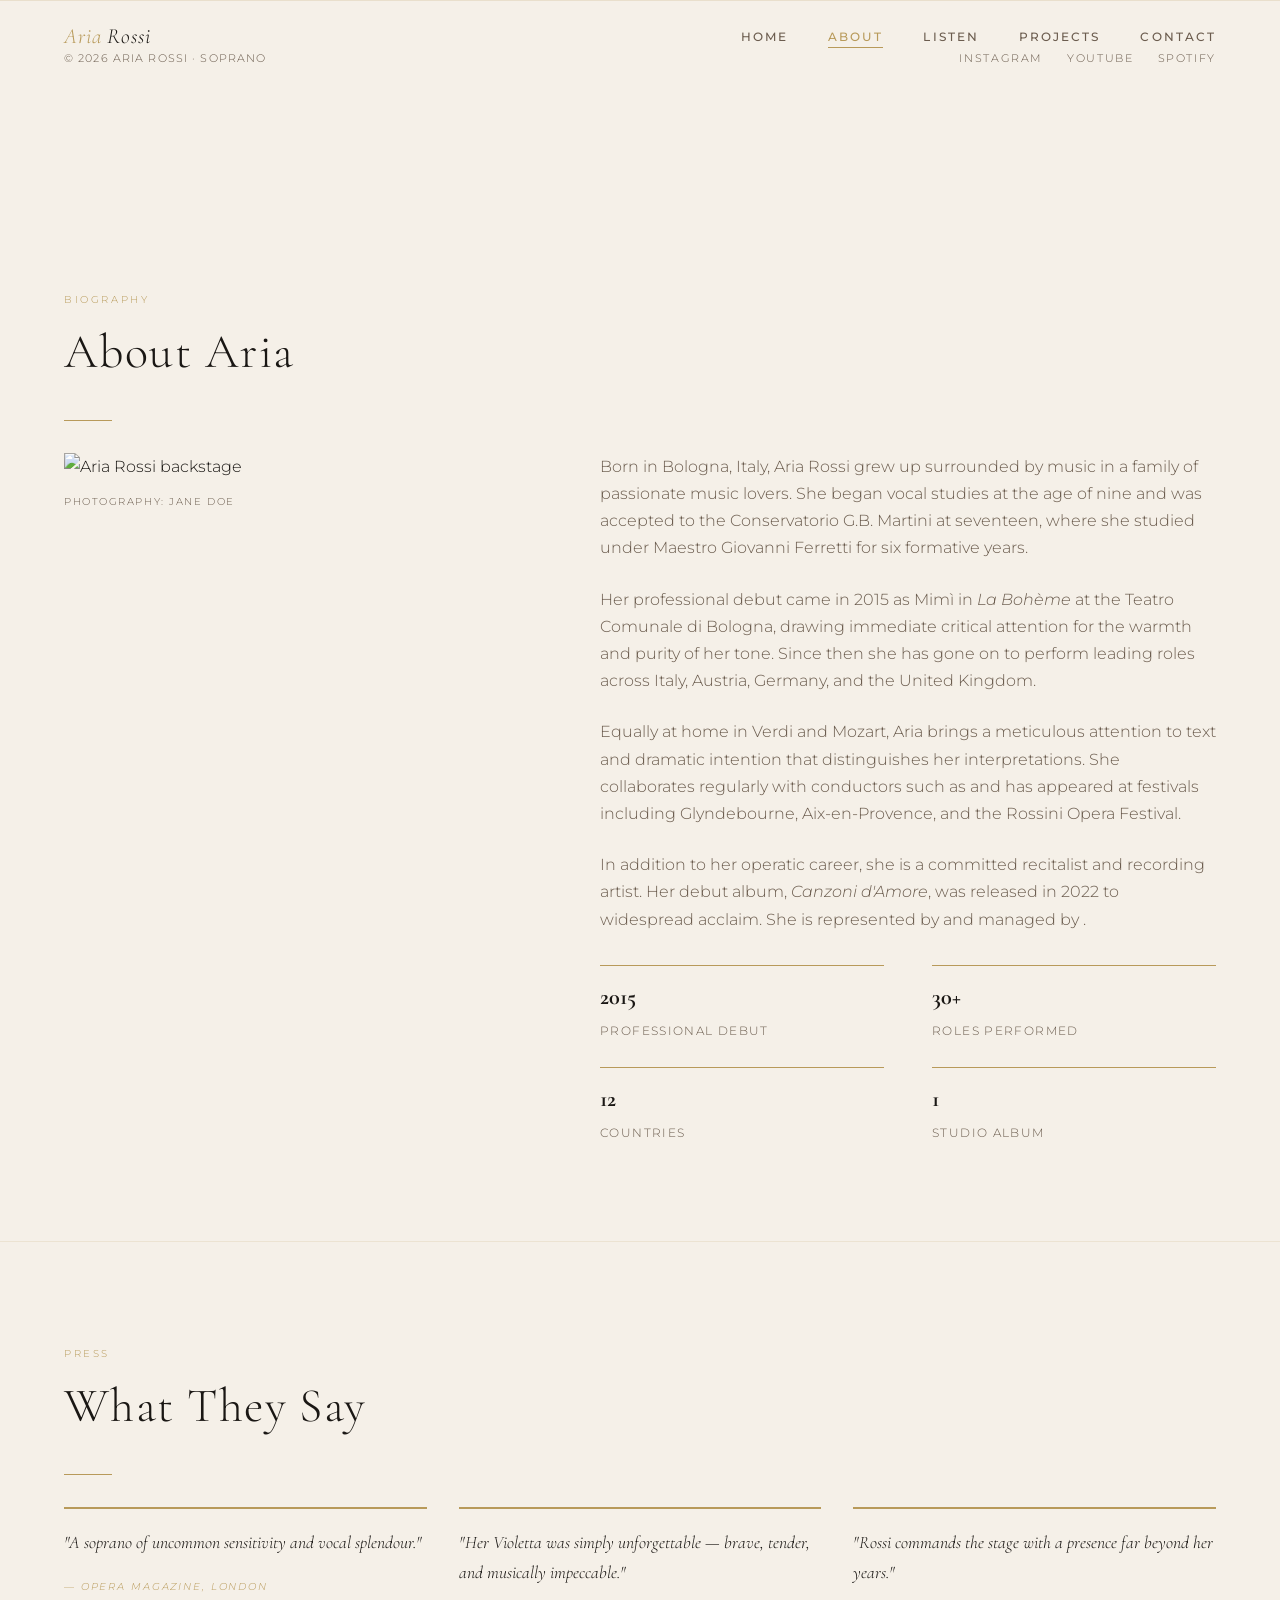
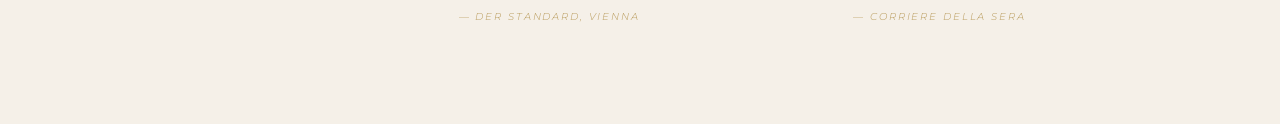
==== about/index.html @ 3610bc65 "Add files via upload" ====
<!DOCTYPE html>
<html lang="en">
<head>
  <meta charset="UTF-8" />
  <meta name="viewport" content="width=device-width, initial-scale=1.0" />
  <title>About · Aria Rossi</title>
  <meta name="description" content="The story, training, and journey of soprano Aria Rossi." />
  <link rel="stylesheet" href="/css/style.css" />
</head>
<body>

  <script src="/js/layout.js"></script>

  <main class="page-content">
    <section>
      <span class="section-label">Biography</span>
      <h2 class="section-title">About Aria</h2>
      <div class="divider"></div>

      <div class="about-grid">

        <!-- LEFT: sticky photo -->
        <figure class="about-photo">
          <!--
            EDIT: Replace with a portrait photo (different from hero if possible).
            Recommended: ~600×900 px
          -->
          <img src="/images/about.jpg" alt="Aria Rossi backstage" />
          <figcaption>Photography: <!-- EDIT --> Jane Doe</figcaption>
        </figure>

        <!-- RIGHT: bio text + facts -->
        <div class="about-body">
          <!--
            EDIT: Replace placeholder paragraphs with her real biography.
            Aim for 3–5 paragraphs. Keep the <p> tags.
          -->
          <p>
            Born in Bologna, Italy, Aria Rossi grew up surrounded by music in a family of passionate music lovers. She began vocal studies at the age of nine and was accepted to the Conservatorio G.B. Martini at seventeen, where she studied under Maestro Giovanni Ferretti for six formative years.
          </p>
          <p>
            Her professional debut came in 2015 as Mimì in <em>La Bohème</em> at the Teatro Comunale di Bologna, drawing immediate critical attention for the warmth and purity of her tone. Since then she has gone on to perform leading roles across Italy, Austria, Germany, and the United Kingdom.
          </p>
          <p>
            Equally at home in Verdi and Mozart, Aria brings a meticulous attention to text and dramatic intention that distinguishes her interpretations. She collaborates regularly with conductors such as <!-- EDIT: conductor names --> and has appeared at festivals including Glyndebourne, Aix-en-Provence, and the Rossini Opera Festival.
          </p>
          <p>
            In addition to her operatic career, she is a committed recitalist and recording artist. Her debut album, <em>Canzoni d'Amore</em>, was released in 2022 to widespread acclaim. She is represented by <!-- EDIT: agency name --> and managed by <!-- EDIT: manager name -->.
          </p>

          <!-- EDIT: fill in real stats -->
          <ul class="facts-list">
            <li>
              <strong>2015</strong>
              <span>Professional Debut</span>
            </li>
            <li>
              <strong>30+</strong>
              <span>Roles Performed</span>
            </li>
            <li>
              <strong>12</strong>
              <span>Countries</span>
            </li>
            <li>
              <strong>1</strong>
              <span>Studio Album</span>
            </li>
          </ul>
        </div>

      </div>
    </section>

    <!-- ── PRESS ── -->
    <section style="border-top:1px solid rgba(184,154,90,.15);">
      <span class="section-label">Press</span>
      <h2 class="section-title">What They Say</h2>
      <div class="divider"></div>

      <div style="display:grid; grid-template-columns: repeat(auto-fill, minmax(280px, 1fr)); gap:2rem;">

        <!-- EDIT: Add / remove quote blocks as needed -->
        <blockquote style="border-top:2px solid var(--gold); padding-top:1.2rem;">
          <p style="font-family:'Cormorant Garamond',serif; font-size:1.1rem; font-style:italic; margin-bottom:.8rem; color:var(--ink);">
            "A soprano of uncommon sensitivity and vocal splendour."
          </p>
          <cite style="font-size:.65rem; letter-spacing:.18em; text-transform:uppercase; color:var(--gold);">
            — Opera Magazine, London
          </cite>
        </blockquote>

        <blockquote style="border-top:2px solid var(--gold); padding-top:1.2rem;">
          <p style="font-family:'Cormorant Garamond',serif; font-size:1.1rem; font-style:italic; margin-bottom:.8rem; color:var(--ink);">
            "Her Violetta was simply unforgettable — brave, tender, and musically impeccable."
          </p>
          <cite style="font-size:.65rem; letter-spacing:.18em; text-transform:uppercase; color:var(--gold);">
            — Der Standard, Vienna
          </cite>
        </blockquote>

        <blockquote style="border-top:2px solid var(--gold); padding-top:1.2rem;">
          <p style="font-family:'Cormorant Garamond',serif; font-size:1.1rem; font-style:italic; margin-bottom:.8rem; color:var(--ink);">
            "Rossi commands the stage with a presence far beyond her years."
          </p>
          <cite style="font-size:.65rem; letter-spacing:.18em; text-transform:uppercase; color:var(--gold);">
            — Corriere della Sera
          </cite>
        </blockquote>

      </div>
    </section>

  </main>

  <script src="/js/main.js"></script>
</body>
</html>
---- css/style.css ----
/* ============================================
   OPERA SINGER SITE — GLOBAL STYLES
   ============================================ */

@import url('https://fonts.googleapis.com/css2?family=Cormorant+Garamond:ital,wght@0,300;0,400;0,600;1,300;1,400&family=Montserrat:wght@300;400;500&display=swap');

:root {
  --cream:    #f5f0e8;
  --ink:      #1a1714;
  --gold:     #b89a5a;
  --gold-lt:  #d4b87a;
  --warm-mid: #6b5c4e;
  --nav-h:    72px;
}

*, *::before, *::after { box-sizing: border-box; margin: 0; padding: 0; }

html { scroll-behavior: smooth; font-size: 16px; }

body {
  background: var(--cream);
  color: var(--ink);
  font-family: 'Montserrat', sans-serif;
  font-weight: 300;
  line-height: 1.7;
  min-height: 100vh;
}

/* ── TYPOGRAPHY ─────────────────────────────── */
h1, h2, h3, h4 {
  font-family: 'Cormorant Garamond', serif;
  font-weight: 300;
  line-height: 1.15;
}

h1 { font-size: clamp(2.8rem, 7vw, 5.5rem); letter-spacing: .02em; }
h2 { font-size: clamp(2rem, 4vw, 3rem); letter-spacing: .03em; }
h3 { font-size: 1.5rem; }

p { max-width: 65ch; }

a { color: inherit; text-decoration: none; }

/* ── NAVBAR ──────────────────────────────────── */
#navbar {
  position: fixed;
  top: 0; left: 0; right: 0;
  height: var(--nav-h);
  display: flex;
  align-items: center;
  justify-content: space-between;
  padding: 0 5vw;
  z-index: 100;
  transition: background .35s, box-shadow .35s;
}

#navbar.scrolled {
  background: rgba(245, 240, 232, 0.96);
  backdrop-filter: blur(8px);
  box-shadow: 0 1px 0 rgba(184,154,90,.25);
}

.nav-logo {
  font-family: 'Cormorant Garamond', serif;
  font-size: 1.35rem;
  font-style: italic;
  color: var(--ink);
  letter-spacing: .04em;
}

.nav-logo span { color: var(--gold); }

nav ul {
  display: flex;
  gap: 2.5rem;
  list-style: none;
}

nav ul li a {
  font-size: .72rem;
  font-weight: 500;
  letter-spacing: .18em;
  text-transform: uppercase;
  color: var(--warm-mid);
  padding-bottom: 3px;
  border-bottom: 1px solid transparent;
  transition: color .2s, border-color .2s;
}

nav ul li a:hover,
nav ul li a.active {
  color: var(--gold);
  border-color: var(--gold);
}

/* ── HAMBURGER (mobile) ─────────────────────── */
.hamburger {
  display: none;
  flex-direction: column;
  gap: 5px;
  cursor: pointer;
  background: none;
  border: none;
  padding: 4px;
}

.hamburger span {
  display: block;
  width: 24px;
  height: 1px;
  background: var(--ink);
  transition: transform .3s, opacity .3s;
}

.hamburger.open span:nth-child(1) { transform: translateY(6px) rotate(45deg); }
.hamburger.open span:nth-child(2) { opacity: 0; }
.hamburger.open span:nth-child(3) { transform: translateY(-6px) rotate(-45deg); }

/* ── PAGE WRAPPER ────────────────────────────── */
.page-content {
  padding-top: var(--nav-h);
  opacity: 0;
  transform: translateY(18px);
  animation: fadeUp .7s ease forwards .1s;
}

@keyframes fadeUp {
  to { opacity: 1; transform: translateY(0); }
}

/* ── HERO (home) ─────────────────────────────── */
.hero {
  min-height: calc(100vh - var(--nav-h));
  display: grid;
  grid-template-columns: 1fr 1fr;
  align-items: center;
  gap: 4rem;
  padding: 6rem 5vw 4rem;
}

.hero-text { max-width: 560px; }

.hero-eyebrow {
  display: inline-block;
  font-size: .68rem;
  letter-spacing: .22em;
  text-transform: uppercase;
  color: var(--gold);
  margin-bottom: 1.4rem;
}

.hero h1 { color: var(--ink); margin-bottom: 1.2rem; }
.hero h1 em { font-style: italic; color: var(--gold); }

.hero-sub {
  font-size: 1rem;
  color: var(--warm-mid);
  margin-bottom: 2.5rem;
}

.btn {
  display: inline-block;
  padding: .75rem 2.2rem;
  border: 1px solid var(--gold);
  color: var(--gold);
  font-size: .72rem;
  letter-spacing: .18em;
  text-transform: uppercase;
  transition: background .25s, color .25s;
}

.btn:hover { background: var(--gold); color: var(--cream); }
.btn-fill { background: var(--gold); color: var(--cream); }
.btn-fill:hover { background: var(--gold-lt); border-color: var(--gold-lt); }

.hero-image-wrap {
  position: relative;
  display: flex;
  justify-content: center;
}

.hero-image-wrap img {
  width: 100%;
  max-width: 420px;
  aspect-ratio: 3/4;
  object-fit: cover;
  display: block;
  filter: sepia(.08) contrast(1.04);
}

.hero-image-wrap::before {
  content: '';
  position: absolute;
  inset: -18px -18px auto auto;
  width: 160px; height: 160px;
  border-top: 1px solid var(--gold);
  border-right: 1px solid var(--gold);
  z-index: -1;
}

.hero-image-wrap::after {
  content: '';
  position: absolute;
  inset: auto auto -18px -18px;
  width: 160px; height: 160px;
  border-bottom: 1px solid var(--gold);
  border-left: 1px solid var(--gold);
  z-index: -1;
}

/* ── SECTION BASE ────────────────────────────── */
section {
  padding: 6rem 5vw;
}

.section-label {
  display: inline-block;
  font-size: .65rem;
  letter-spacing: .25em;
  text-transform: uppercase;
  color: var(--gold);
  margin-bottom: 1rem;
}

.section-title { margin-bottom: 2.5rem; }

/* ── DIVIDER ─────────────────────────────────── */
.divider {
  width: 48px;
  height: 1px;
  background: var(--gold);
  margin: 1.5rem 0 2rem;
}

/* ── ABOUT PAGE ──────────────────────────────── */
.about-grid {
  display: grid;
  grid-template-columns: 1fr 1.4fr;
  gap: 6rem;
  align-items: start;
}

.about-photo {
  position: sticky;
  top: calc(var(--nav-h) + 2rem);
}

.about-photo img {
  width: 100%;
  aspect-ratio: 2/3;
  object-fit: cover;
  filter: sepia(.08);
}

.about-photo figcaption {
  font-size: .65rem;
  letter-spacing: .15em;
  text-transform: uppercase;
  color: var(--warm-mid);
  margin-top: .8rem;
}

.about-body p { color: var(--warm-mid); margin-bottom: 1.5rem; }

.facts-list {
  list-style: none;
  margin-top: 2rem;
  display: grid;
  grid-template-columns: 1fr 1fr;
  gap: 1.5rem 3rem;
}

.facts-list li { border-top: 1px solid var(--gold); padding-top: .75rem; }
.facts-list li strong {
  display: block;
  font-family: 'Cormorant Garamond', serif;
  font-size: 1.4rem;
  color: var(--ink);
}
.facts-list li span { font-size: .72rem; letter-spacing: .12em; text-transform: uppercase; color: var(--warm-mid); }

/* ── LISTEN PAGE ─────────────────────────────── */
.listen-intro { max-width: 55ch; color: var(--warm-mid); margin-bottom: 3.5rem; }

.tracks-list { list-style: none; display: flex; flex-direction: column; gap: 1px; }

.track-item {
  display: grid;
  grid-template-columns: 2rem 1fr auto;
  align-items: center;
  gap: 1.5rem;
  padding: 1.4rem 1.5rem;
  background: rgba(184,154,90,.05);
  border-left: 2px solid transparent;
  transition: border-color .2s, background .2s;
  cursor: default;
}

.track-item:hover { border-color: var(--gold); background: rgba(184,154,90,.1); }

.track-num { font-size: .72rem; letter-spacing: .1em; color: var(--warm-mid); }

.track-info strong { display: block; font-family: 'Cormorant Garamond', serif; font-size: 1.15rem; }
.track-info span { font-size: .72rem; letter-spacing: .1em; text-transform: uppercase; color: var(--warm-mid); }

.track-link {
  font-size: .68rem;
  letter-spacing: .15em;
  text-transform: uppercase;
  color: var(--gold);
  border-bottom: 1px solid transparent;
  transition: border-color .2s;
}

.track-link:hover { border-color: var(--gold); }

/* ── PROJECTS PAGE ───────────────────────────── */
.projects-grid {
  display: grid;
  grid-template-columns: repeat(auto-fill, minmax(300px, 1fr));
  gap: 3rem 2rem;
  margin-top: 1rem;
}

.project-card { display: flex; flex-direction: column; }

.project-card img {
  width: 100%;
  aspect-ratio: 4/3;
  object-fit: cover;
  filter: sepia(.08) contrast(1.02);
  transition: filter .3s;
}

.project-card:hover img { filter: sepia(.0) contrast(1.06); }

.project-card-body { padding: 1.4rem 0 0; flex: 1; }
.project-card-body .tag {
  font-size: .62rem;
  letter-spacing: .2em;
  text-transform: uppercase;
  color: var(--gold);
  display: block;
  margin-bottom: .5rem;
}
.project-card-body h3 { font-size: 1.35rem; margin-bottom: .6rem; }
.project-card-body p { font-size: .88rem; color: var(--warm-mid); }

/* ── CONTACT PAGE ────────────────────────────── */
.contact-wrapper {
  display: grid;
  grid-template-columns: 1fr 1.2fr;
  gap: 6rem;
  align-items: start;
}

.contact-info p { color: var(--warm-mid); margin-bottom: 2rem; max-width: 38ch; }

.contact-detail {
  list-style: none;
  display: flex;
  flex-direction: column;
  gap: 1.2rem;
}

.contact-detail li { display: flex; flex-direction: column; gap: .15rem; }
.contact-detail li .label { font-size: .62rem; letter-spacing: .2em; text-transform: uppercase; color: var(--gold); }
.contact-detail li a, .contact-detail li span { font-size: .9rem; color: var(--ink); }
.contact-detail li a:hover { color: var(--gold); }

.contact-form { display: flex; flex-direction: column; gap: 1.4rem; }

.form-group { display: flex; flex-direction: column; gap: .4rem; }
.form-group label { font-size: .65rem; letter-spacing: .2em; text-transform: uppercase; color: var(--warm-mid); }
.form-group input,
.form-group textarea {
  background: transparent;
  border: none;
  border-bottom: 1px solid rgba(184,154,90,.4);
  padding: .6rem 0;
  font-family: 'Montserrat', sans-serif;
  font-size: .9rem;
  color: var(--ink);
  outline: none;
  transition: border-color .2s;
  resize: none;
}
.form-group input:focus,
.form-group textarea:focus { border-color: var(--gold); }
.form-group textarea { min-height: 120px; }

/* ── FOOTER ──────────────────────────────────── */
footer {
  padding: 3rem 5vw;
  border-top: 1px solid rgba(184,154,90,.2);
  display: flex;
  align-items: center;
  justify-content: space-between;
  gap: 1rem;
  flex-wrap: wrap;
}

footer p { font-size: .7rem; letter-spacing: .1em; text-transform: uppercase; color: var(--warm-mid); }

.social-links { display: flex; gap: 1.5rem; }
.social-links a {
  font-size: .68rem;
  letter-spacing: .15em;
  text-transform: uppercase;
  color: var(--warm-mid);
  transition: color .2s;
}
.social-links a:hover { color: var(--gold); }

/* ── MOBILE ──────────────────────────────────── */
@media (max-width: 768px) {
  .hamburger { display: flex; }

  nav ul {
    position: fixed;
    top: var(--nav-h); left: 0; right: 0;
    background: var(--cream);
    flex-direction: column;
    align-items: center;
    gap: 2rem;
    padding: 2.5rem 0;
    transform: translateY(-110%);
    transition: transform .35s ease;
    box-shadow: 0 8px 24px rgba(0,0,0,.06);
  }

  nav ul.open { transform: translateY(0); }

  .hero { grid-template-columns: 1fr; text-align: center; }
  .hero-text { max-width: 100%; }
  .hero-image-wrap { order: -1; }
  .hero-image-wrap img { max-width: 280px; }

  .about-grid, .contact-wrapper { grid-template-columns: 1fr; gap: 3rem; }
  .about-photo { position: static; }
  .facts-list { grid-template-columns: 1fr; }
}
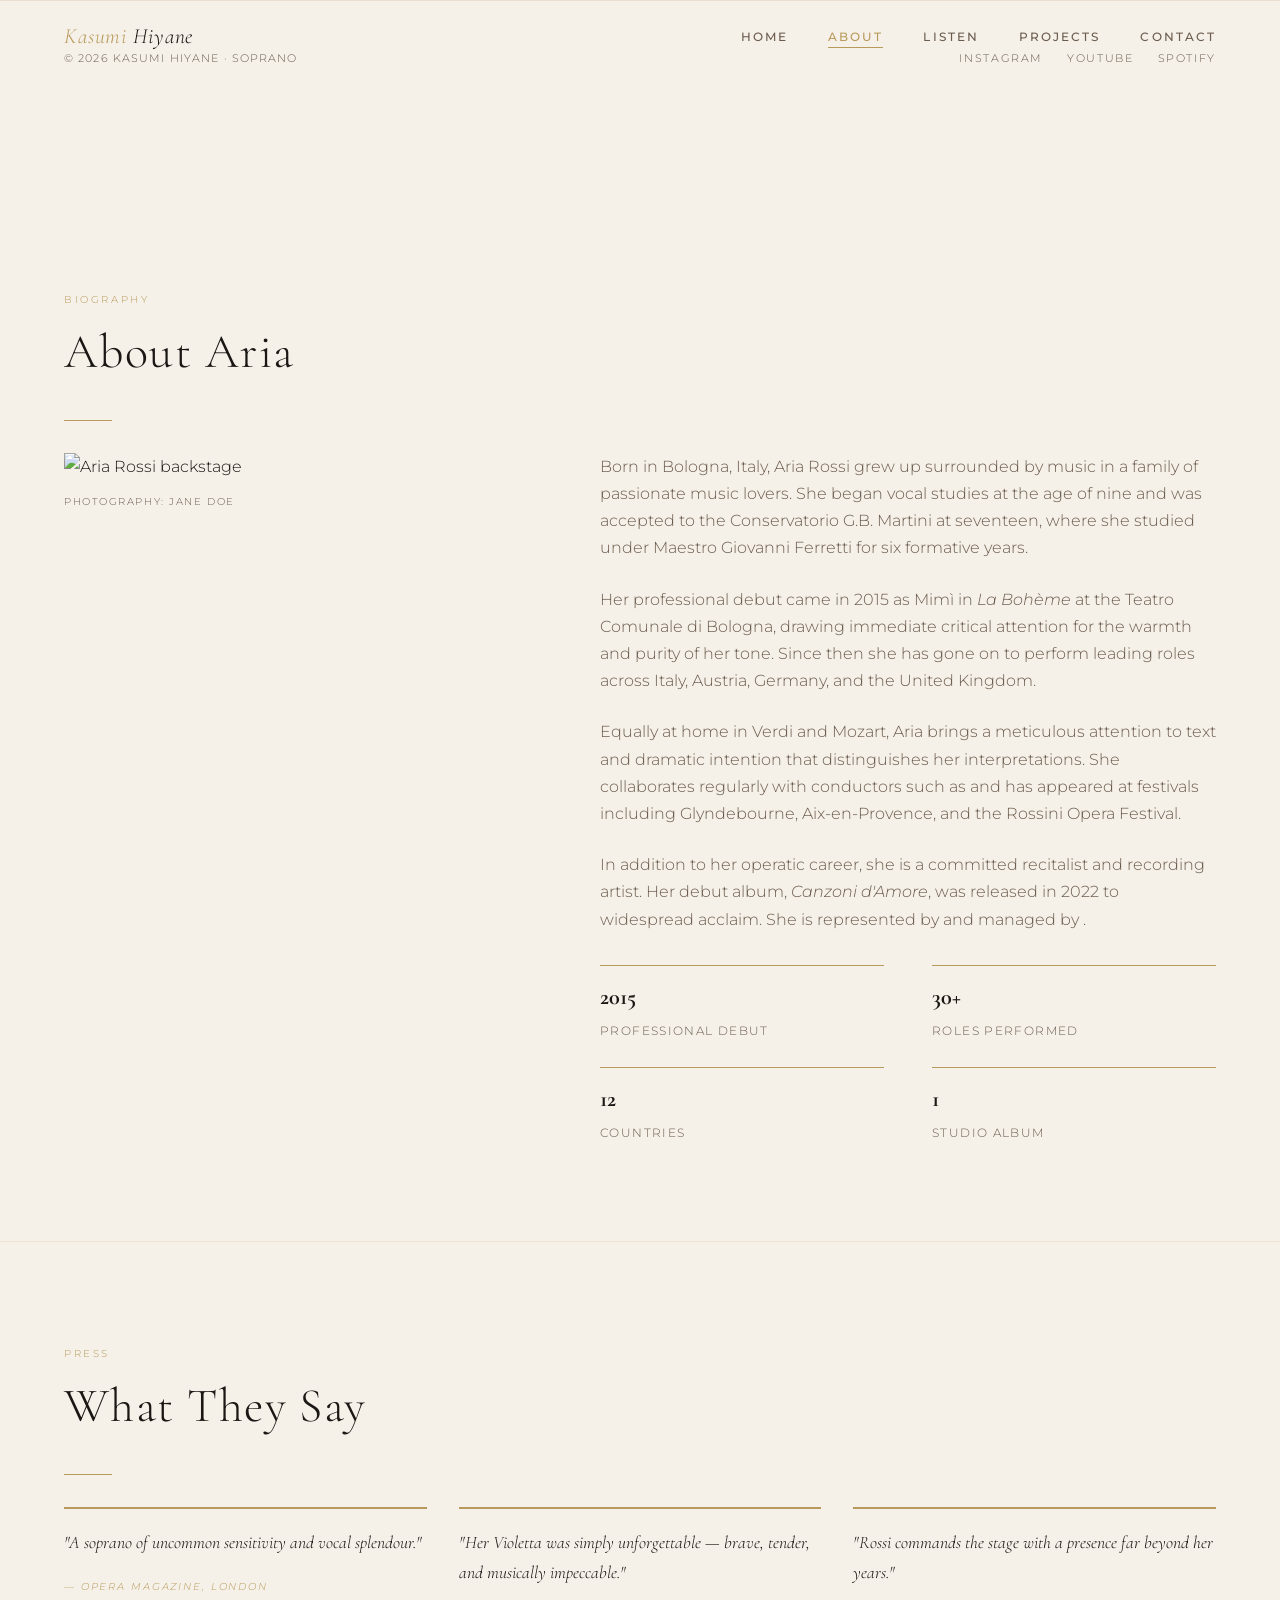
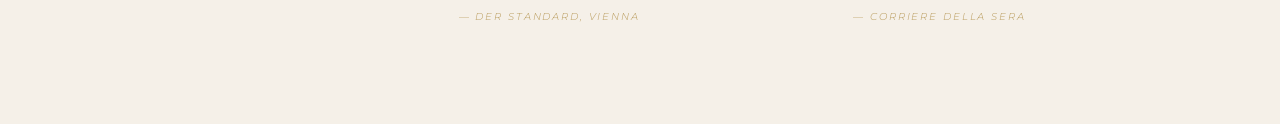
==== commit 32c4bfd4: "Update page title and description for About section" ====
--- a/about/index.html
+++ b/about/index.html
@@ -3,7 +3,7 @@
 <head>
   <meta charset="UTF-8" />
   <meta name="viewport" content="width=device-width, initial-scale=1.0" />
-  <title>About · Aria Rossi</title>
+  <title>About · Kasumi Hiyane</title>
   <meta name="description" content="The story, training, and journey of soprano Aria Rossi." />
   <link rel="stylesheet" href="/css/style.css" />
 </head>
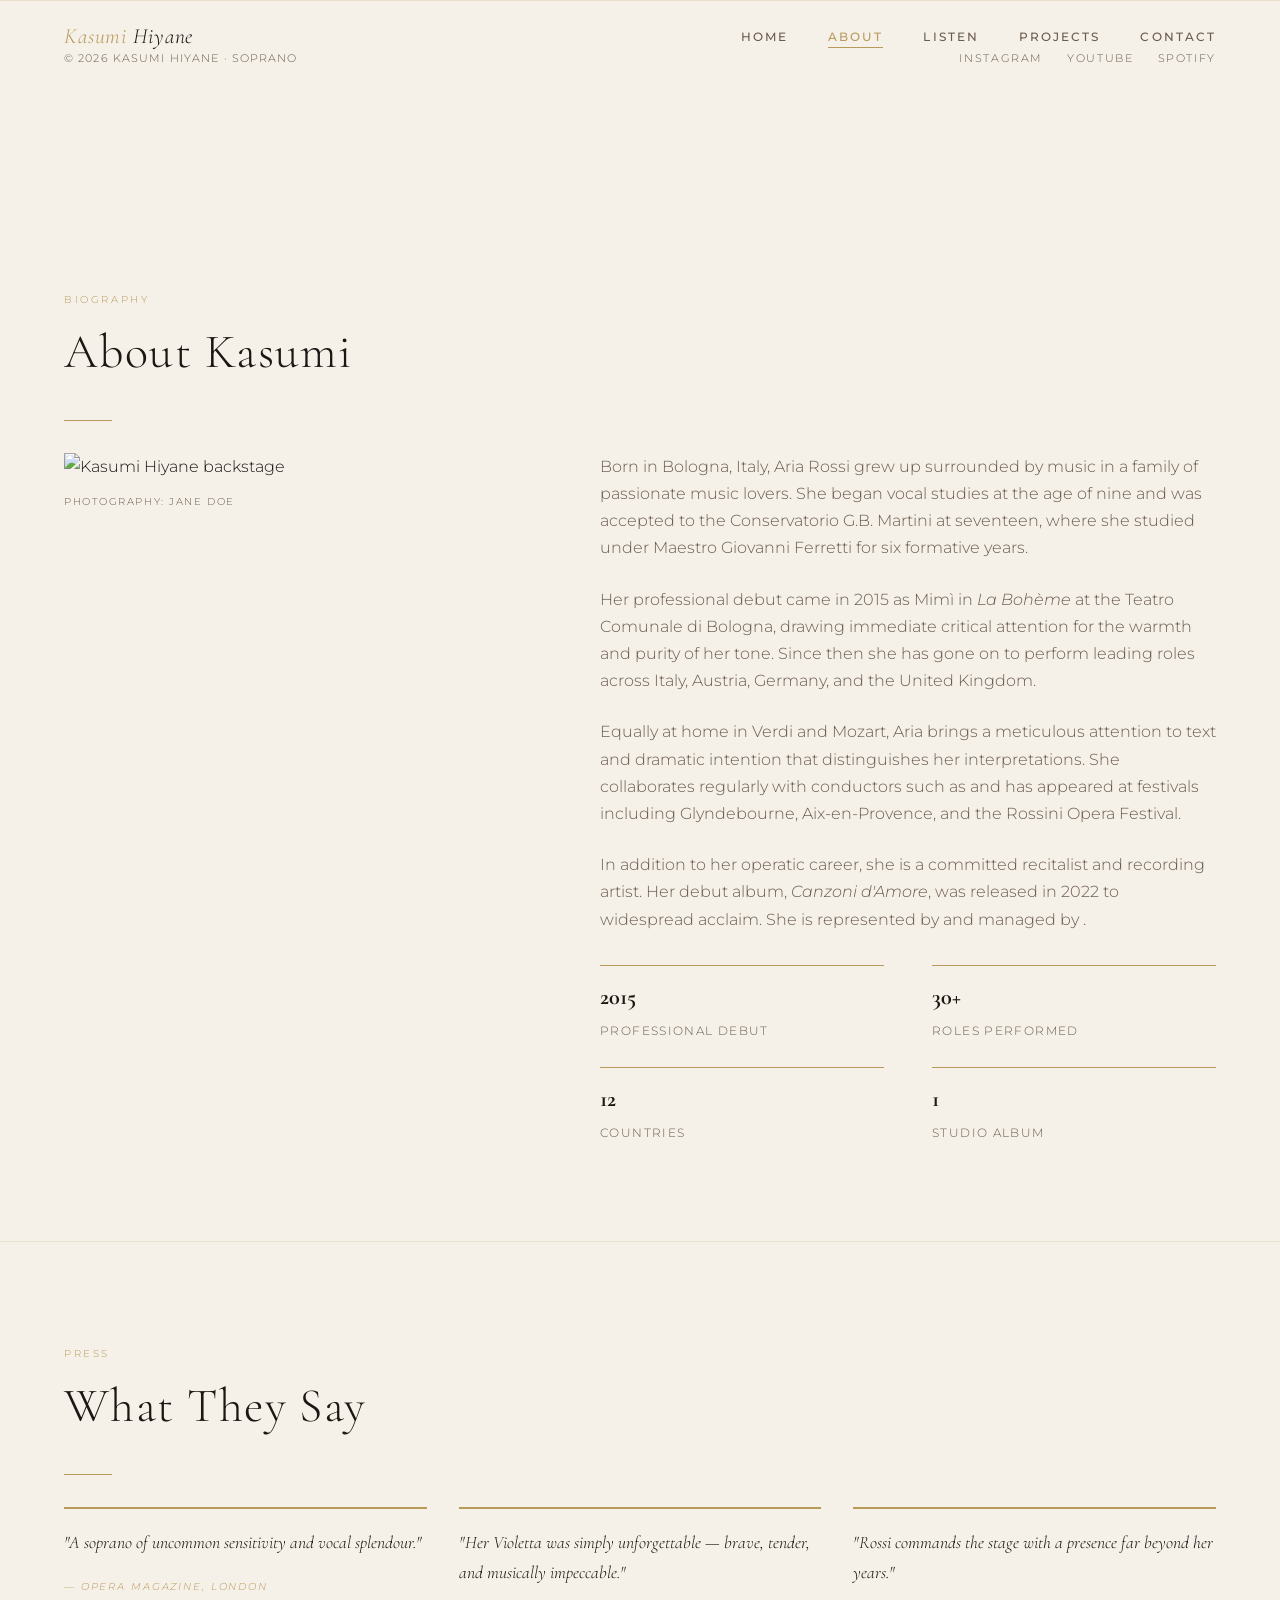
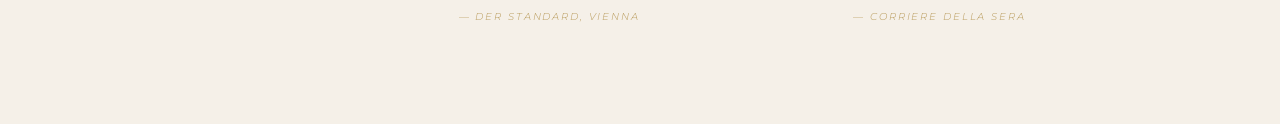
==== commit 514e2725: "Update biography section for Kasumi" ====
--- a/about/index.html
+++ b/about/index.html
@@ -14,7 +14,7 @@
   <main class="page-content">
     <section>
       <span class="section-label">Biography</span>
-      <h2 class="section-title">About Aria</h2>
+      <h2 class="section-title">About Kasumi</h2>
       <div class="divider"></div>
 
       <div class="about-grid">
@@ -25,7 +25,7 @@
             EDIT: Replace with a portrait photo (different from hero if possible).
             Recommended: ~600×900 px
           -->
-          <img src="/images/about.jpg" alt="Aria Rossi backstage" />
+          <img src="/images/about.jpg" alt="Kasumi Hiyane backstage" />
           <figcaption>Photography: <!-- EDIT --> Jane Doe</figcaption>
         </figure>
 
